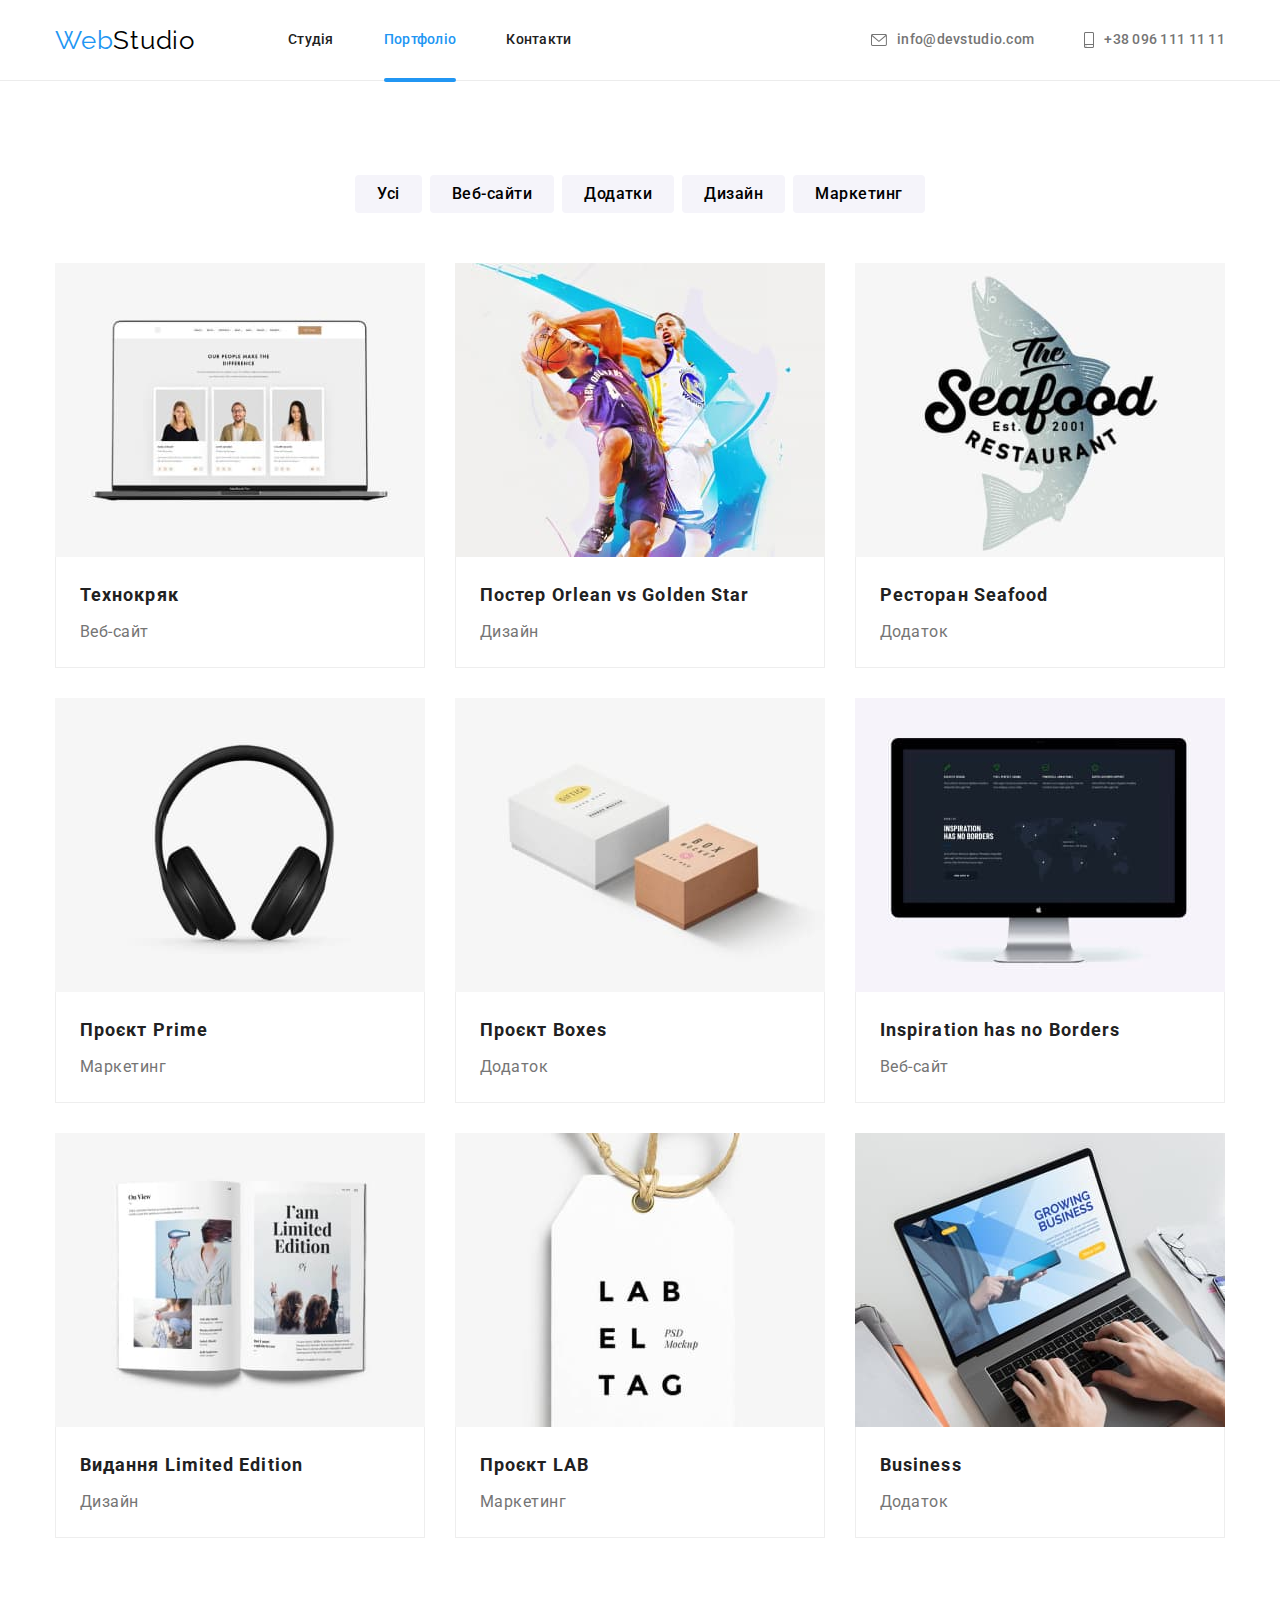
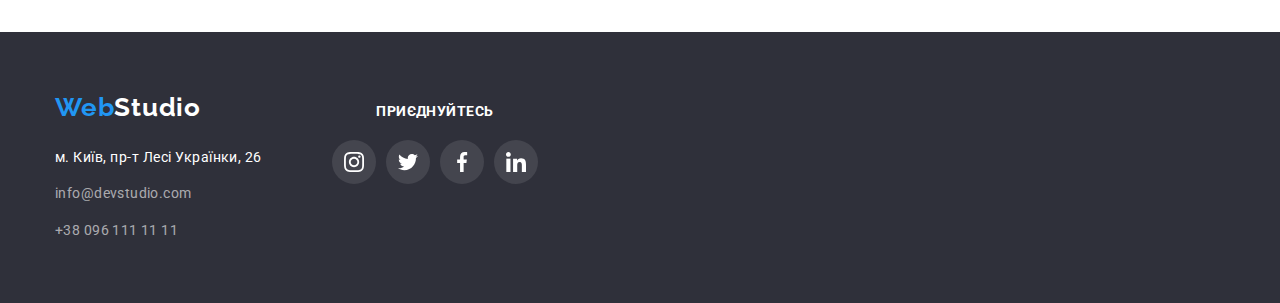
==== portfolio.html @ 5a75875b "Initial commit" ====
<!DOCTYPE html>
<html lang="uk">
  <head>
    <meta charset="UTF-8" />
    <meta http-equiv="X-UA-Compatible" content="IE=edge" />
    <meta name="viewport" content="width=device-width, initial-scale=1.0" />
    <title>Портфоліо</title>
    <link rel="preconnect" href="https://fonts.googleapis.com" />
    <link rel="preconnect" href="https://fonts.gstatic.com" />
    <link
      href="https://fonts.googleapis.com/css2?family=Raleway:wght@700&family=Roboto:wght@400;500;700;900&display=swap"
      rel="stylesheet"
    />
    <link
      rel="stylesheet"
      href="https://cdnjs.cloudflare.com/ajax/libs/modern-normalize/1.0.0/modern-normalize.min.css"
    />
    <link rel="stylesheet" href="./css/style.css" />
  </head>

  <body class="page">
    <!--Шапка сайта-->

    <header class="page-header">
      <div class="container page-header-container">
        <nav class="page-navigation">
          <a href="./index.html" class="logo-main"> <span class="logoaccent">Web</span>Studio </a>

          <ul class="site-nav">
            <li class="site-item">
              <a href="./index.html" class="link animation-link">Студія</a>
            </li>
            <li class="site-item">
              <a href="./portfolio.html" class="link current menu-link">Портфоліо</a>
            </li>
            <li class="site-item">
              <a href="" class="link animation-link">Контакти</a>
            </li>
          </ul>
        </nav>

        <ul class="auth-nav list">
          <li class="auth-nav list header">
            <a
              href="mailto:info@devstudio.com"
              class="contacts-link link contact-email animation-link"
              ><svg class="header-envelope" width="16" height="12">
                <use href="./images/icons.svg/sprite.svg#envelope"></use>
              </svg>
              info@devstudio.com</a
            >
          </li>

          <li class="auth-nav list header">
            <a href="tel:+380961111111" class="contacts-link link animation-link">
              <svg class="header-envelope" width="10" height="16">
                <use href="./images/icons.svg/sprite.svg#smartphone"></use>
              </svg>
              +38 096 111 11 11</a
            >
          </li>
        </ul>
      </div>
    </header>

    <!--Portfolio-->

    <main class="portfolio-main">
      <section class="portfolio-main-section section">
        <div class="container">
          <h1 class="hidden">Portfolio</h1>
          <ul class="portfolio-filter">
            <li class="portfolio-filter-button">
              <button type="button" class="button-primary">Усі</button>
            </li>
            <li class="portfolio-filter-button">
              <button type="button" class="button-primary">Веб-сайти</button>
            </li>
            <li class="portfolio-filter-button">
              <button type="button" class="button-primary">Додатки</button>
            </li>
            <li class="portfolio-filter-button">
              <button type="button" class="button-primary">Дизайн</button>
            </li>
            <li class="portfolio-filter-button">
              <button type="button" class="button-primary">Маркетинг</button>
            </li>
          </ul>
          <ul class="work">
            <li class="work-portfolio">
              <a class="work-link" href="#">
                <div class="box-overlay">
                  <img
                    class="work-list-pictures"
                    src="./images/techno.jpg"
                    alt="Технокряк"
                    width="370"
                    height="294"
                  />
                  <div class="overlay">
                    <p>
                      Ресурс пропонує комплексні пропозиції з різним рівнем функціоналу та сервісів.
                      Все це дозволить відвідувачу отримати вичерпні відомості про компанію чи
                      приватну особу.
                    </p>
                  </div>
                </div>
                <div class="work-list-portfolio">
                  <h2 class="work-list">Технокряк</h2>
                  <p class="work-text">Веб-сайт</p>
                </div>
              </a>
            </li>

            <li class="work-portfolio">
              <a class="work-link" href="">
                <div class="box-overlay">
                  <img
                    class="work-list-pictures"
                    src="./images/newOrlean.jpg"
                    alt="Постер Новий Орлеан проти Голден Стар"
                    width="370"
                    height="294"
                  />
                  <p class="overlay">
                    Ресурс пропонує комплексні пропозиції з різним рівнем функціоналу та сервісів.
                    Все це дозволить відвідувачу отримати вичерпні відомості про компанію чи
                    приватну особу.
                  </p>
                </div>
                <div class="work-list-portfolio">
                  <h2 class="work-list">Постер <span lang="en">Orlean vs Golden Star</span></h2>
                  <p class="work-text">Дизайн</p>
                </div>
              </a>
            </li>

            <li class="work-portfolio">
              <a class="work-link" href="">
                <div class="box-overlay">
                  <img
                    class="work-list-pictures"
                    src="./images/seafood.jpg"
                    alt="Ресторан Морепродукти"
                    width="370"
                    height="294"
                  />
                  <p class="overlay">
                    Ресурс пропонує комплексні пропозиції з різним рівнем функціоналу та сервісів.
                    Все це дозволить відвідувачу отримати вичерпні відомості про компанію чи
                    приватну особу.
                  </p>
                </div>
                <div class="work-list-portfolio">
                  <h2 class="work-list">Ресторан <span lang="en">Seafood</span></h2>
                  <p class="work-text">Додаток</p>
                </div>
              </a>
            </li>

            <li class="work-portfolio">
              <a class="work-link" href="">
                <div class="box-overlay">
                  <img
                    class="work-list-pictures"
                    src="./images/prime.jpg"
                    alt="Проєкт Прем'єр"
                    width="370"
                    height="294"
                  />
                  <p class="overlay">
                    Ресурс пропонує комплексні пропозиції з різним рівнем функціоналу та сервісів.
                    Все це дозволить відвідувачу отримати вичерпні відомості про компанію чи
                    приватну особу.
                  </p>
                </div>
                <div class="work-list-portfolio">
                  <h2 class="work-list">Проєкт <span lang="en">Prime</span></h2>
                  <p class="work-text">Маркетинг</p>
                </div>
              </a>
            </li>
            <li class="work-portfolio">
              <a class="work-link" href="">
                <div class="box-overlay">
                  <img
                    class="work-list-pictures"
                    src="./images/boxes.jpg"
                    alt="Проєкт Коробки"
                    width="370"
                    height="294"
                  />
                  <p class="overlay">
                    Ресурс пропонує комплексні пропозиції з різним рівнем функціоналу та сервісів.
                    Все це дозволить відвідувачу отримати вичерпні відомості про компанію чи
                    приватну особу.
                  </p>
                </div>
                <div class="work-list-portfolio">
                  <h2 class="work-list">Проєкт <span lang="en">Boxes</span></h2>
                  <p class="work-text">Додаток</p>
                </div>
              </a>
            </li>

            <li class="work-portfolio">
              <a class="work-link" href="">
                <div class="box-overlay">
                  <img
                    class="work-list-pictures"
                    src="./images/inspiration.jpg"
                    alt="Натхнення не має кордонів"
                    width="370"
                    height="294"
                  />
                  <p class="overlay">
                    Ресурс пропонує комплексні пропозиції з різним рівнем функціоналу та сервісів.
                    Все це дозволить відвідувачу отримати вичерпні відомості про компанію чи
                    приватну особу.
                  </p>
                </div>
                <div class="work-list-portfolio">
                  <h2 class="work-list">
                    <span lang="en">Inspiration has no Borders</span>
                  </h2>
                  <p class="work-text">Веб-сайт</p>
                </div>
              </a>
            </li>

            <li class="work-portfolio">
              <a class="work-link" href="">
                <div class="box-overlay">
                  <img
                    class="work-list-pictures"
                    src="./images/limited.jpg"
                    alt="Видання Обмежене видання"
                    width="370"
                    height="294"
                  />
                  <p class="overlay">
                    Ресурс пропонує комплексні пропозиції з різним рівнем функціоналу та сервісів.
                    Все це дозволить відвідувачу отримати вичерпні відомості про компанію чи
                    приватну особу.
                  </p>
                </div>
                <div class="work-list-portfolio">
                  <h2 class="work-list">Видання <span lang="en">Limited Edition</span></h2>
                  <p class="work-text">Дизайн</p>
                </div>
              </a>
            </li>

            <li class="work-portfolio">
              <a class="work-link" href="">
                <div class="box-overlay">
                  <img
                    class="work-list-pictures"
                    src="./images/lab.jpg"
                    alt="Проєкт ЛАБ"
                    width="370"
                    height="294"
                  />
                  <p class="overlay">
                    Ресурс пропонує комплексні пропозиції з різним рівнем функціоналу та сервісів.
                    Все це дозволить відвідувачу отримати вичерпні відомості про компанію чи
                    приватну особу.
                  </p>
                </div>
                <div class="work-list-portfolio">
                  <h2 class="work-list">Проєкт <span lang="en">LAB</span></h2>
                  <p class="work-text">Маркетинг</p>
                </div>
              </a>
            </li>

            <li class="work-portfolio">
              <a class="work-link" href="">
                <div class="box-overlay">
                  <img
                    class="work-list-pictures"
                    src="./images/growing.jpg"
                    alt="Зростаючий бізнес"
                    width="370"
                    height="294"
                  />
                  <p class="overlay">
                    Ресурс пропонує комплексні пропозиції з різним рівнем функціоналу та сервісів.
                    Все це дозволить відвідувачу отримати вичерпні відомості про компанію чи
                    приватну особу.
                  </p>
                </div>
                <div class="work-list-portfolio">
                  <h2 class="work-list"><span lang="en">Business</span></h2>
                  <p class="work-text">Додаток</p>
                </div>
              </a>
            </li>
          </ul>
        </div>
      </section>
    </main>

    <!--Footer-->

    <footer class="footer">
      <div class="container footer-container">
        <div class="footer-addres-list">
          <a href="./index.html" class="logo-footer"> <span class="logoaccent">Web</span>Studio </a>
          <address class="address">
            <ul>
              <li class="address-list">
                <a
                  class="contacts-address address-footer-link"
                  href="https://www.google.com/maps/place/Lesi+Ukrainky+Blvd,+26,+Kyiv,+Ukraine,+02000/@50.4265841,30.5361971,17z/data=!3m1!4b1!4m5!3m4!1s0x40d4cf0e033ecbe9:0x57a4dffefec77da0!8m2!3d50.4265807!4d30.5383858"
                  target="_blank"
                  >м. Київ, пр-т Лесі Українки, 26</a
                >
              </li>

              <li class="address-list">
                <a href="mailto:info@devstudio.com" class="contacts address-footer-link"
                  >info@devstudio.com</a
                >
              </li>
              <li class="address-list">
                <a href="tel:+38096111111" class="contacts address-footer-link"
                  >+38 096 111 11 11</a
                >
              </li>
            </ul>
          </address>
        </div>
        <div>
          <p class="footer-icon-title">ПРИЄДНУЙТЕСЬ</p>
          <ul class="footer-social-list">
            <li class="footer-social-icon">
              <a class="footer-link-icon" href="">
                <svg class="footer-icon" width="20" height="20">
                  <use class="" href="./images/icons.svg/sprite.svg#instagram"></use>
                </svg>
              </a>
            </li>
            <li class="footer-social-icon">
              <a class="footer-link-icon" href="">
                <svg class="footer-icon" width="20" height="20">
                  <use class="" href="./images/icons.svg/sprite.svg#twitter"></use>
                </svg>
              </a>
            </li>
            <li class="footer-social-icon">
              <a class="footer-link-icon" href="">
                <svg class="footer-icon" width="20" height="20">
                  <use class="" href="./images/icons.svg/sprite.svg#facebook"></use>
                </svg>
              </a>
            </li>
            <li class="footer-social-icon">
              <a class="footer-link-icon" href="">
                <svg class="footer-icon" width="20" height="20">
                  <use class="" href="./images/icons.svg/sprite.svg#linkedin"></use>
                </svg>
              </a>
            </li>
          </ul>
        </div>
      </div>
    </footer>
  </body>
</html>
---- css/style.css ----
:root {
  --primary-tex-color: #757575;
  --title-tex-color: #212121;
  --accent-color: #2196f3;
  --white-color: #ffffff;
}

h1,
h2,
h3,
p {
  margin-top: 0;
  margin-bottom: 0;
}

ul,
ol {
  list-style: none;
  margin-top: 0px;
  margin-bottom: 0;
  padding-left: 0;
}

img {
  display: block;
}

body {
  background-color: #ffffff;
  color: var(--primary-tex-color);
  font-family: 'Roboto', sans-serif;
  letter-spacing: 0.03em;
  line-height: 1.71;
  /* margin: 0 200px; */
}

/* components  */

.section {
  padding-top: 94px;
  padding-bottom: 94px;
}

.container {
  width: 1200px;
  margin: 0 auto;
  padding-left: 15px;
  padding-right: 15px;
}

/* header */

.main-hero {
  box-sizing: border-box;
  margin: 0 auto;
  max-width: 1600px;
  height: 600px;
  background-repeat: no-repeat;
  background-position: center;
  background-size: cover;
  background-color: #c4c4c4;
  background-image: linear-gradient(rgba(47, 48, 58, 0.4), rgba(47, 48, 58, 0.4)),
    url('../images/fotohero.jpg');
}

.site-nav {
  display: flex;
  margin-left: 93px;
  align-items: center;
}

.site-item:not(:last-child) {
  margin-right: 50px;
}

.link {
  display: block;
  padding-top: 32px;
  padding-bottom: 32px;
}

.social-icon-header {
  display: flex;
  justify-content: center;
  align-items: center;
  width: 16px;
  height: 12px;
  border-radius: 100%;
  margin-right: 10px;
}

.page-header {
  border-bottom: 1px solid #ececec;
}

.page-header-container {
  display: flex;
  align-items: center;
  height: 100%;
  justify-content: space-between;
}

.page-navigation {
  display: flex;
  align-items: center;
}

.logo-main {
  color: #000000;
  font-family: 'Raleway';
  font-size: 26px;
  text-decoration: none;
  letter-spacing: 0.03em;
}

.logoaccent {
  color: var(--accent-color);
}

.specific.logo {
  color: var(--white-color);
}

ul {
  list-style: none;
  margin: 0;
  padding: 0;
}

/* Site-nav */

.site-nav a {
  font-family: 'Roboto';
  font-style: normal;
}

.site-nav .link.current {
  color: var(--accent-color);
}

.site-nav .link {
  color: #212121;
  font-weight: 500;
  font-size: 14px;
  line-height: 1.14;
  letter-spacing: 0.02em;
  text-decoration: none;
  transition: background-color 250ms cubic-bezier(0.4, 0, 0.2, 1);
}

.site-nav .link:hover,
.site-nav .link:focus {
  color: var(--accent-color);
}

.site-item {
  position: relative;
  display: block;
}

.menu-link::after {
  content: '';
  position: absolute;
  left: 0;
  bottom: -2px;
  display: block;
  width: 100%;
  height: 4px;
  border-radius: 2px;
  background-color: var(--accent-color);
}

.animation-link::after {
  content: '';
  position: absolute;
  left: 0;
  bottom: -2px;
  display: block;
  width: 100%;
  height: 4px;
  border-radius: 2px;
  background-color: var(--accent-color);
  opacity: 0;
  transition: opacity 250ms cubic-bezier(0.4, 0, 0.2, 1);
}

.animation-link:hover::after,
.animation-link:focus::after {
  opacity: 1;
}

.auth-nav {
  position: relative;
  display: block;
}

/* Auth-nav */

.auth-nav.list {
  font-family: 'Roboto';
  font-style: normal;
  font-weight: 500;
  font-size: 14px;
  line-height: 1.14;
  letter-spacing: 0.02em;
  display: flex;
  align-items: center;
}

.auth-nav:first-child {
  margin-right: 50px;
}

.contacts-link {
  display: flex;
  align-items: center;
  transition: transform 250ms cubic-bezier(0.4, 0, 0.2, 1);
}

.contacts-link:hover,
.contacts-link:focus {
  color: var(--accent-color);
}

.contacts-address {
  color: var(--white-color);
  text-decoration: none;
  transition: transform 250ms cubic-bezier(0.4, 0, 0.2, 1);
}

.contacts-address:hover,
.contacts-address:focus {
  color: var(--accent-color);
}

/* Hero */

.hidden {
  position: absolute;
  width: 1px;
  height: 1px;
  margin: -1px;
  border: 0;
  padding: 0;

  white-space: nowrap;
  clip-path: inset(100%);
  clip: rect(0 0 0 0);
  overflow: hidden;
}

.hero-container {
  display: flex;
  flex-direction: column;
  align-items: center;
}
.main-hero {
  padding-top: 200px;
  padding-bottom: 200px;
}

.main-hero-inner-wrapper {
  display: flex;
  justify-content: center;
  align-items: center;
  flex-direction: column;
  height: 100%;
}

.hero {
  color: var(--white-color);
  font-weight: 900;
  font-size: 44px;
  line-height: 1.36;
  text-align: center;
  letter-spacing: 0.06em;
  text-transform: uppercase;
  max-width: 696px;
  margin-bottom: 30px;
}

/* Feautures */

.features-listwrapper {
  display: flex;
}

.list-features {
  width: 270px;
}

.list-features:not(:last-child) {
  margin-right: 30px;
}

.features-icon {
  width: 270px;
  height: 120px;
  display: flex;
  align-items: center;
  justify-content: center;
  background-color: #f5f4fa;
  border-radius: 4px;
  margin-bottom: 30px;
}

.icon-features-icon {
  width: 70px;
  height: 70px;
}

.features-title {
  color: #212121;
  font-size: 14px;
  line-height: 1.14;
  text-transform: uppercase;
  letter-spacing: 0.03em;
  margin-bottom: 10px;
}

.features-text {
  color: var(--primary-tex-color);
  font-weight: 400;
  width: 270px;
  font-size: 14px;
  line-height: 1.71;
  letter-spacing: 0.03em;
}

/* Example */

.sphere {
  padding-top: 0;
}

.sphere-pictures {
  display: flex;
  justify-content: space-between;
}

.sphere-pictures-list {
  width: 370px;
}

.sphere-title {
  color: var(--title-tex-color);
  font-size: 36px;
  line-height: 1.16;
  text-align: center;
  letter-spacing: 0.03em;
  margin-bottom: 50px;
}

.sphere-relative {
  position: relative;
}

.sphere-text-relative {
  display: flex;
  justify-content: center;
  align-items: center;
  position: absolute;
  color: var(--white-color);
  background-color: rgba(47, 48, 58, 0.8);
  bottom: 0;
  text-align: center;
  width: 100%;
  height: 70px;
}

.sphere-text-relatice {
  font-weight: 700;
  font-size: 14px;
  line-height: 1.14px;
  text-align: center;
  letter-spacing: 0.03em;
  text-transform: uppercase;
}

/* Team */

.team {
  background: #f5f4fa;
}

.team-cards {
  display: flex;
  gap: 30px;
}

.team-card {
  background-color: #ffffff;
  border-radius: 0px 0px 4px 4px;
  box-shadow: 0px 1px 3px rgba(0, 0, 0, 0.12), 0px 1px 1px rgba(0, 0, 0, 0.14),
    0px 2px 1px rgba(0, 0, 0, 0.2);
}

.team-card {
  flex-basis: calc((100% - 30px * 3) / 4);
}

.our-employees {
  padding-left: 30px;
  padding-right: 30px;
  padding: 30px;
}
.team-text {
  font-size: 16px;
  line-height: 1.8;
  text-align: center;
  letter-spacing: 0.03em;
}

.icon-team {
  display: flex;
  justify-content: space-between;
  margin-top: 16px;
  gap: 10px;
  /* padding: 0 32px; */
}

.social-item {
  display: flex;
  justify-content: center;
  align-items: center;
  /* flex-basis: calc((100% - 10px * 4) / 4); */
}

.social-link {
  display: flex;
  align-items: center;
  justify-content: center;
  width: 44px;
  height: 44px;

  background-color: #ffffff;

  border-radius: 100%;

  transition: transform 250ms cubic-bezier(0.4, 0, 0.2, 1);
}

.social-link:hover,
.social-link:focus {
  background-color: var(--accent-color);
}

.social-link:hover .social-icon,
.social-link:focus .social-icon {
  fill: white;
}

.social-icon {
  fill: #afb1b8;
}

.team-title {
  color: var(--title-tex-color);
  font-size: 36px;
  line-height: 1.16;
  text-align: center;
  letter-spacing: 0.03em;
  margin-bottom: 50px;
}

.team-list {
  color: var(--title-tex-color);
  font-weight: 500;
  font-size: 16px;
  line-height: 1.18;
  text-align: center;
  letter-spacing: 0.03em;
  margin-bottom: 10px;
}

/* Button */

.button.primary {
  color: var(--white-color);
  background-color: var(--accent-color);
  padding: 10px 32px;
  font-weight: 700;
  font-size: 16px;
  line-height: 30px;
  letter-spacing: 0.06em;
  cursor: pointer;
  box-shadow: 0px 4px 4px rgba(0, 0, 0, 0.15);
  border-radius: 4px;
  border: none;

  transition: transform 250ms cubic-bezier(0.4, 0, 0.2, 1);
}

.button.primary:hover,
.button.primary:focus {
  background-color: #188ce8;
}

.clients {
  padding: 94px 0px;
}

.clients-link {
  width: 100%;
  height: 100%;
  border: 1px solid #afb1b8;
  display: flex;
  align-items: center;
  justify-content: center;
  border-radius: 4px;
  outline: none;
}

.clients-svg {
  width: 106px;
  height: 60px;
  fill: #afb1b8;
}

.clients-title {
  font-weight: 700;
  font-size: 36px;
  line-height: 1.16;
  text-align: center;
  letter-spacing: 0.03em;
  color: var(--title-tex-color);
  margin-bottom: 50px;
}

.clients-list {
  justify-content: center;
  gap: 30px;
  transition: transform 250ms cubic-bezier(0.4, 0, 0.2, 1);
}

.clients-list {
  display: flex;
}

.clientsplink {
  display: flex;
}

.clients-link:focus .clients-svg,
.clients-link:hover .clients-svg {
  fill: var(--accent-color);
}

.clients-link:hover,
.clients-link:focus {
  border: 1px solid var(--accent-color);
}

.clients-expample {
  width: 170px;
  height: 92px;
}

/* Footer */

.footer-container {
  display: flex;
  align-items: baseline;
}

.footer-addres-list {
  margin-right: 70px;
}

.footer {
  padding: 60px 0;
}

.logo-footer {
  display: inline-block;
  margin-bottom: 20px;
}

.address-list:not(:last-child) {
  margin-bottom: 9px;
}

.address-footer-link {
  font-size: 14px;
}

.logo-footer {
  color: var(--white-color);
  font-family: 'Raleway';
  font-style: normal;
  font-weight: 700;
  font-size: 26px;
  line-height: 31px;
  letter-spacing: 0.03em;
  text-decoration: none;
}

.footer {
  background-color: #2f303a;
}

.address {
  font-style: normal;
  transition: transform 250ms cubic-bezier(0.4, 0, 0.2, 1);
}

.address:hover,
.address:focus {
  color: var(--accent-color);
}

.contacts {
  color: rgba(255, 255, 255, 0.6);
  text-decoration: none;
  letter-spacing: 0.03em;
  transition: transform 250ms cubic-bezier(0.4, 0, 0.2, 1);
}

.contacts:hover,
.contacts:focus {
  color: var(--accent-color);
}

.footer-social-list {
  display: flex;
  justify-content: space-between;
  align-items: center;
  border-radius: 100%;
  gap: 10px;
}

.footer-social-icon {
  display: flex;
  justify-content: center;
  align-items: center;
  width: 44px;
  height: 44px;
  transition: transform 250ms cubic-bezier(0.4, 0, 0.2, 1);
}

.footer-link-icon:focus,
.footer-link-icon:hover {
  background-color: var(--accent-color);
}

.footer-link-icon {
  display: flex;
  align-items: center;
  justify-content: center;
  width: 44px;
  height: 44px;
  background-color: rgba(255, 255, 255, 0.1);
  border-radius: 100%;
}

.footer-icon-title {
  font-weight: 700;
  font-size: 14px;
  line-height: 1.14;
  letter-spacing: 0.03em;
  text-transform: uppercase;
  color: var(--white-color);
}

.footer-icon-title {
  margin-bottom: 20px;
  text-align: center;
}

.footer-icon {
  fill: var(--white-color);
}

/* Portfolio */

/* Portfolio Main */

.portfolio-filter {
  display: flex;
  justify-content: center;
  margin-bottom: 50px;
  gap: 8px;
}

.portfolio-filter-button {
  background: #ffffff;
  transition: transform 250ms cubic-bezier(0.4, 0, 0.2, 1);
}

.portfolio-filter-button:hover,
.portfolio-filter-button:focus {
  box-shadow: 0px 3px 1px rgba(0, 0, 0, 0.1), 0px 1px 2px rgba(0, 0, 0, 0.08),
    0px 2px 2px rgba(0, 0, 0, 0.12);
}

.work {
  display: flex;
  flex-wrap: wrap;
  gap: 30px;
}

.work-list-portfolio {
  padding: 20px 24px;
  border-right: 1px solid #eeeeee;
  border-bottom: 1px solid #eeeeee;
  border-left: 1px solid #eeeeee;
}

.work-portfolio {
  flex-basis: calc((100% - 30px * 2) / 3);
  transition: transform 250ms cubic-bezier(0.4, 0, 0.2, 1);
}

.work-link {
  display: block;
  outline: none;
}

.work-link:focus,
.work-link:hover {
  box-shadow: 0px 1px 1px rgba(0, 0, 0, 0.12), 0px 4px 4px rgba(0, 0, 0, 0.06),
    1px 4px 6px rgba(0, 0, 0, 0.16);
}

.auth-nav.list a {
  color: var(--primary-tex-color);
  font-family: 'Roboto';
  font-style: normal;
  font-weight: 500;
  font-size: 14px;
  line-height: 1.14;
  letter-spacing: 0.02em;
  text-decoration: none;
  gap: 10px;
  transition: transform 250ms cubic-bezier(0.4, 0, 0.2, 1);
}

.auth-nav.list a:hover,
.auth-nav.list a:focus {
  color: var(--accent-color);
}

.header-icon {
  display: flex;
  justify-content: center;
}

.header-envelope {
  fill: currentColor;
}

.button-primary {
  background-color: #f5f4fa;
  font-weight: 500;
  font-size: 16px;
  line-height: 1.62;
  text-align: center;
  cursor: pointer;
  letter-spacing: 0.03em;
  padding: 6px 22px;
  border-radius: 4px;
  border: none;
  transition: transform 250ms cubic-bezier(0.4, 0, 0.2, 1);
  outline: none;
}

.button-primary:hover,
.button-primary:focus {
  color: var(--white-color);
  background-color: var(--accent-color);
}

/* Work */

.work-link {
  text-decoration: none;
}

.work-list {
  color: var(--title-tex-color);
  font-size: 18px;
  line-height: 2;
  letter-spacing: 0.06em;
  margin-bottom: 4px;
}

.work-text {
  color: var(--primary-tex-color);
  font-size: 16px;
  line-height: 30px;
  letter-spacing: 0.03em;
}

.portfolio-footer {
  font-style: normal;
}

/* BACKDROP */

.backdrop {
  position: fixed;
  top: 0%;
  left: 0;
  width: 100%;
  height: 100%;
  background-color: rgba(0, 0, 0, 0.2);
}

.backdrop.is-hidden {
  opacity: 0;
  pointer-events: none;
  visibility: hidden;
}

.modal {
  position: absolute;
  top: 50%;
  left: 50%;
  width: 528px;
  height: 581px;
  transform: translate(-50%, -50%) scale(1);

  background-color: var(--white-color);

  transition: transform 250ms cubic-bezier(0.4, 0, 0.2, 1);
}

.button-close-icon {
  width: 11px;
  height: 11px;
}

.button-close {
  position: absolute;
  right: 8px;
  top: 8px;
  width: 30px;
  height: 30px;
  background: #ffffff;
  border: 1px solid rgba(0, 0, 0, 0.1);
  border-radius: 100%;
}

.cross {
  background: #000000;
}

/* OVERLAY */

.box-overlay {
  position: relative;
  overflow-y: hidden;
}

.overlay {
  display: flex;
  align-content: center;
  justify-content: center;
  position: absolute;
  top: 0;
  left: 0;
  width: 100%;
  height: 100%;

  background-color: rgba(33, 150, 243, 0.9);
  transform: translateY(+100%);
  transition: background-color 250ms cubic-bezier(0.4, 0, 0.2, 1);
}

.overlay {
  font-weight: 400;
  font-size: 18px;
  line-height: 1.55;
  letter-spacing: 0.03em;
  padding: 63px 24px;
  color: var(--white-color);
}

.work-link:hover .overlay,
.work-link:focus .overlay {
  transform: translateY(0);
}
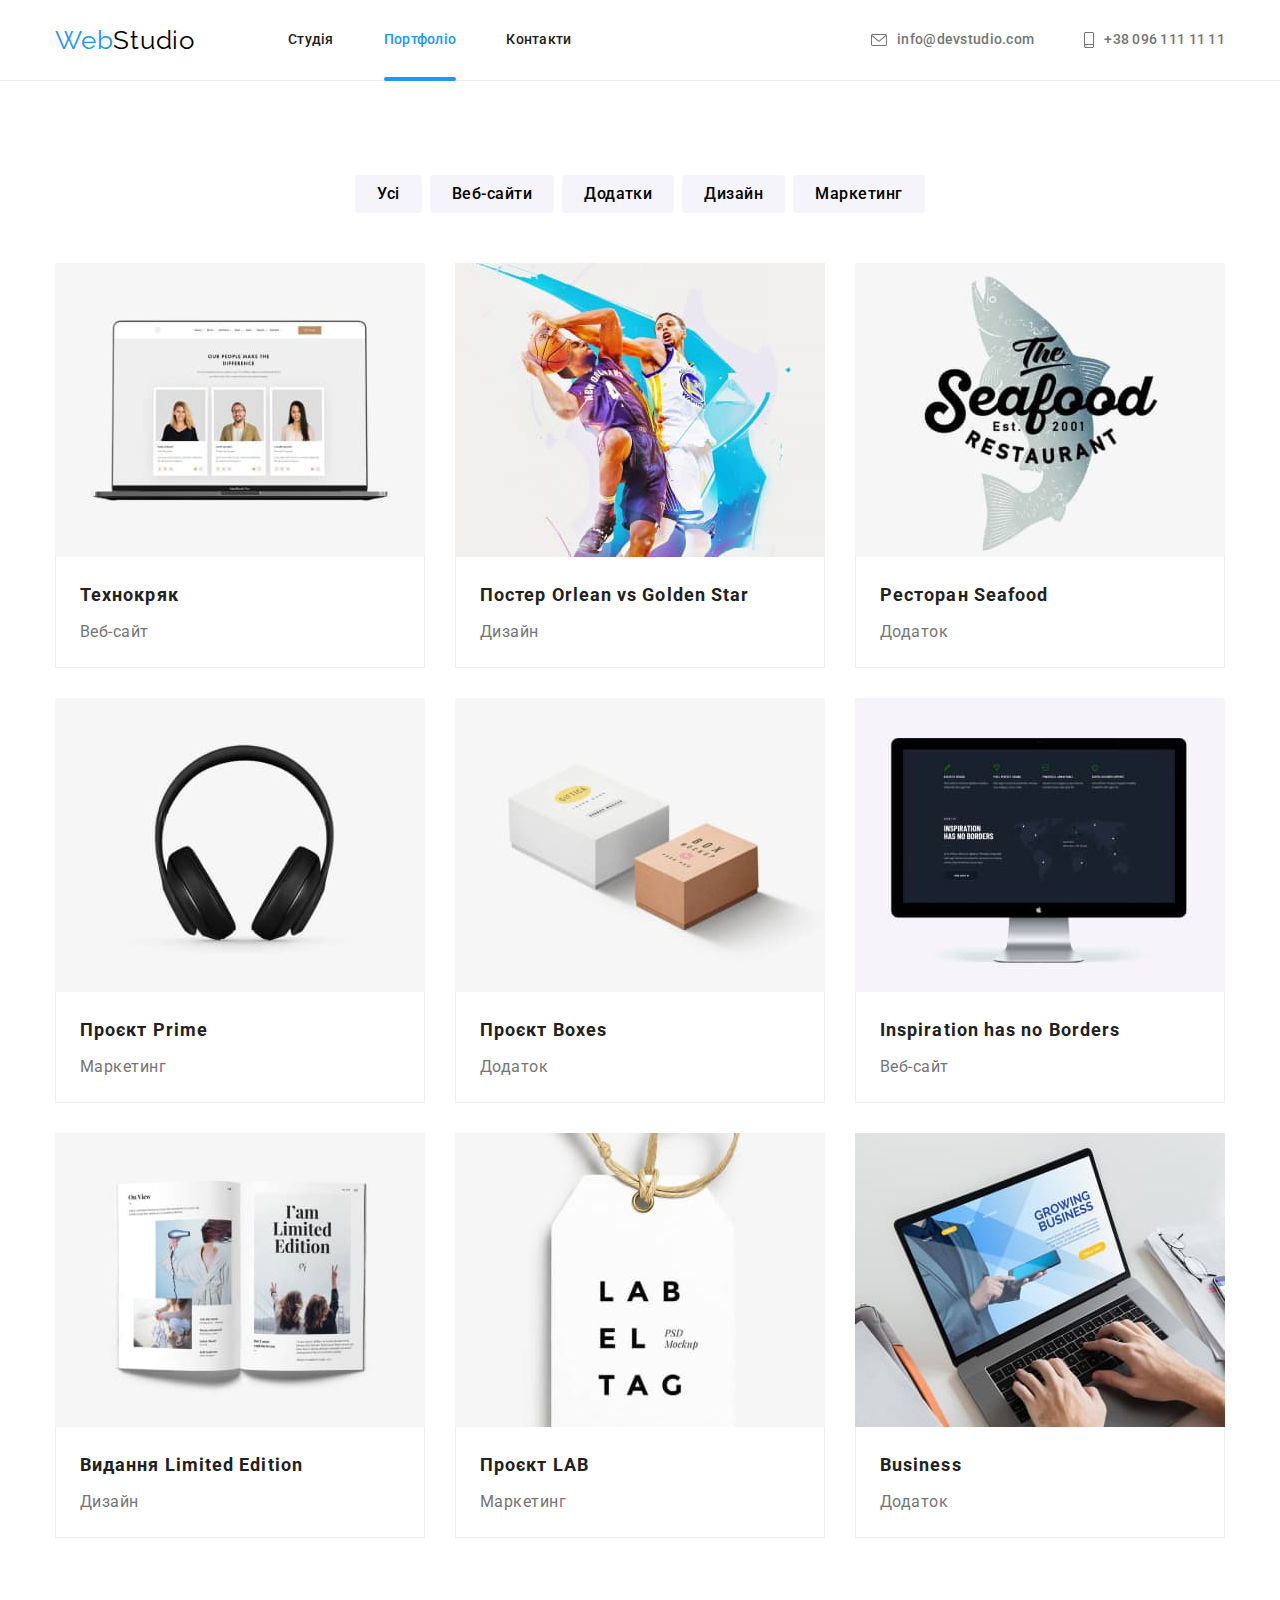
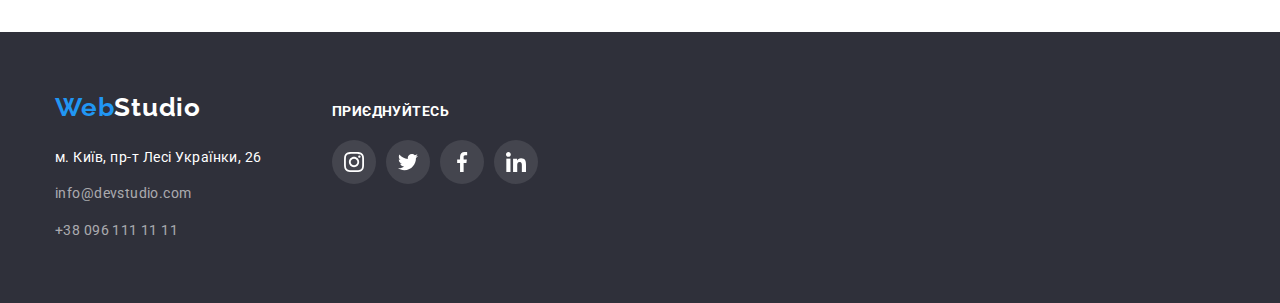
==== commit 067c6acb: "transition" ====
--- a/portfolio.html
+++ b/portfolio.html
@@ -331,7 +331,7 @@
             </ul>
           </address>
         </div>
-        <div>
+        <div class="footer-icon-svg">
           <p class="footer-icon-title">ПРИЄДНУЙТЕСЬ</p>
           <ul class="footer-social-list">
             <li class="footer-social-icon">
--- a/css/style.css
+++ b/css/style.css
@@ -162,7 +162,7 @@
   content: '';
   position: absolute;
   left: 0;
-  bottom: -2px;
+  bottom: -1px;
   display: block;
   width: 100%;
   height: 4px;
@@ -174,7 +174,7 @@
   content: '';
   position: absolute;
   left: 0;
-  bottom: -2px;
+  bottom: -1px;
   display: block;
   width: 100%;
   height: 4px;
@@ -189,11 +189,6 @@
   opacity: 1;
 }
 
-.auth-nav {
-  position: relative;
-  display: block;
-}
-
 /* Auth-nav */
 
 .auth-nav.list {
@@ -225,7 +220,7 @@
 .contacts-address {
   color: var(--white-color);
   text-decoration: none;
-  transition: transform 250ms cubic-bezier(0.4, 0, 0.2, 1);
+  transition: color 250ms cubic-bezier(0.4, 0, 0.2, 1);
 }
 
 .contacts-address:hover,
@@ -368,7 +363,7 @@
   height: 70px;
 }
 
-.sphere-text-relatice {
+.sphere-text-relative {
   font-weight: 700;
   font-size: 14px;
   line-height: 1.14px;
@@ -437,12 +432,13 @@
 
   border-radius: 100%;
 
-  transition: transform 250ms cubic-bezier(0.4, 0, 0.2, 1);
+  transition: background-color 250ms cubic-bezier(0.4, 0, 0.2, 1);
 }
 
 .social-link:hover,
 .social-link:focus {
   background-color: var(--accent-color);
+  transition: background-color 250ms cubic-bezier(0.4, 0, 0.2, 1);
 }
 
 .social-link:hover .social-icon,
@@ -488,7 +484,7 @@
   border-radius: 4px;
   border: none;
 
-  transition: transform 250ms cubic-bezier(0.4, 0, 0.2, 1);
+  transition: background-color 250ms cubic-bezier(0.4, 0, 0.2, 1);
 }
 
 .button.primary:hover,
@@ -509,12 +505,14 @@
   justify-content: center;
   border-radius: 4px;
   outline: none;
+  transition: backgroun-color 250ms cubic-bezier(0.4, 0, 0.2, 1);
 }
 
 .clients-svg {
   width: 106px;
   height: 60px;
   fill: #afb1b8;
+  transition: fill 250ms cubic-bezier(0.4, 0, 0.2, 1);
 }
 
 .clients-title {
@@ -530,7 +528,6 @@
 .clients-list {
   justify-content: center;
   gap: 30px;
-  transition: transform 250ms cubic-bezier(0.4, 0, 0.2, 1);
 }
 
 .clients-list {
@@ -563,8 +560,8 @@
   align-items: baseline;
 }
 
-.footer-addres-list {
-  margin-right: 70px;
+.footer-icon-svg {
+  margin-left: 70px;
 }
 
 .footer {
@@ -593,6 +590,7 @@
   line-height: 31px;
   letter-spacing: 0.03em;
   text-decoration: none;
+  transitiion: background-color 250ms cubic-bezier(0.4, 0, 0.2, 1);
 }
 
 .footer {
@@ -601,7 +599,7 @@
 
 .address {
   font-style: normal;
-  transition: transform 250ms cubic-bezier(0.4, 0, 0.2, 1);
+  transition: color 250ms cubic-bezier(0.4, 0, 0.2, 1);
 }
 
 .address:hover,
@@ -613,7 +611,7 @@
   color: rgba(255, 255, 255, 0.6);
   text-decoration: none;
   letter-spacing: 0.03em;
-  transition: transform 250ms cubic-bezier(0.4, 0, 0.2, 1);
+  transition: color 250ms cubic-bezier(0.4, 0, 0.2, 1);
 }
 
 .contacts:hover,
@@ -635,7 +633,7 @@
   align-items: center;
   width: 44px;
   height: 44px;
-  transition: transform 250ms cubic-bezier(0.4, 0, 0.2, 1);
+  transition: background-color 250ms cubic-bezier(0.4, 0, 0.2, 1);
 }
 
 .footer-link-icon:focus,
@@ -651,6 +649,7 @@
   height: 44px;
   background-color: rgba(255, 255, 255, 0.1);
   border-radius: 100%;
+  transition: background-color 250ms cubic-bezier(0.4, 0, 0.2, 1);
 }
 
 .footer-icon-title {
@@ -664,7 +663,6 @@
 
 .footer-icon-title {
   margin-bottom: 20px;
-  text-align: center;
 }
 
 .footer-icon {
@@ -682,15 +680,14 @@
   gap: 8px;
 }
 
-.portfolio-filter-button {
-  background: #ffffff;
-  transition: transform 250ms cubic-bezier(0.4, 0, 0.2, 1);
-}
-
-.portfolio-filter-button:hover,
-.portfolio-filter-button:focus {
+.button-primary {
+  display: block;
+}
+
+.button-primary:hover,
+.button-primary:focus {
   box-shadow: 0px 3px 1px rgba(0, 0, 0, 0.1), 0px 1px 2px rgba(0, 0, 0, 0.08),
-    0px 2px 2px rgba(0, 0, 0, 0.12);
+    0px 2px 2px rgba(0, 0, 0, 0.16);
 }
 
 .work {
@@ -708,12 +705,12 @@
 
 .work-portfolio {
   flex-basis: calc((100% - 30px * 2) / 3);
-  transition: transform 250ms cubic-bezier(0.4, 0, 0.2, 1);
 }
 
 .work-link {
   display: block;
   outline: none;
+  transition: box-shadow 250ms cubic-bezier(0.4, 0, 0.2, 1);
 }
 
 .work-link:focus,
@@ -760,8 +757,8 @@
   padding: 6px 22px;
   border-radius: 4px;
   border: none;
-  transition: transform 250ms cubic-bezier(0.4, 0, 0.2, 1);
   outline: none;
+  transition: background-color 250ms cubic-bezier(0.4, 0, 0.2, 1);
 }
 
 .button-primary:hover,
@@ -810,6 +807,8 @@
   opacity: 0;
   pointer-events: none;
   visibility: hidden;
+  transition: opacity 250ms cubic-bezier(0.4, 0, 0.2, 1),
+    visibility 250ms cubic-bezier(0.4, 0, 0.2, 1);
 }
 
 .modal {
@@ -822,12 +821,13 @@
 
   background-color: var(--white-color);
 
-  transition: transform 250ms cubic-bezier(0.4, 0, 0.2, 1);
+  transition-duration: 250ms;
 }
 
 .button-close-icon {
   width: 11px;
   height: 11px;
+  cursor: pointer;
 }
 
 .button-close {
@@ -850,6 +850,7 @@
 .box-overlay {
   position: relative;
   overflow-y: hidden;
+  transition: overflow-y 250ms cubic-bezier(0.4, 0, 0.2, 1);
 }
 
 .overlay {
@@ -864,7 +865,7 @@
 
   background-color: rgba(33, 150, 243, 0.9);
   transform: translateY(+100%);
-  transition: background-color 250ms cubic-bezier(0.4, 0, 0.2, 1);
+  transition: transform 250ms cubic-bezier(0.4, 0, 0.2, 1);
 }
 
 .overlay {
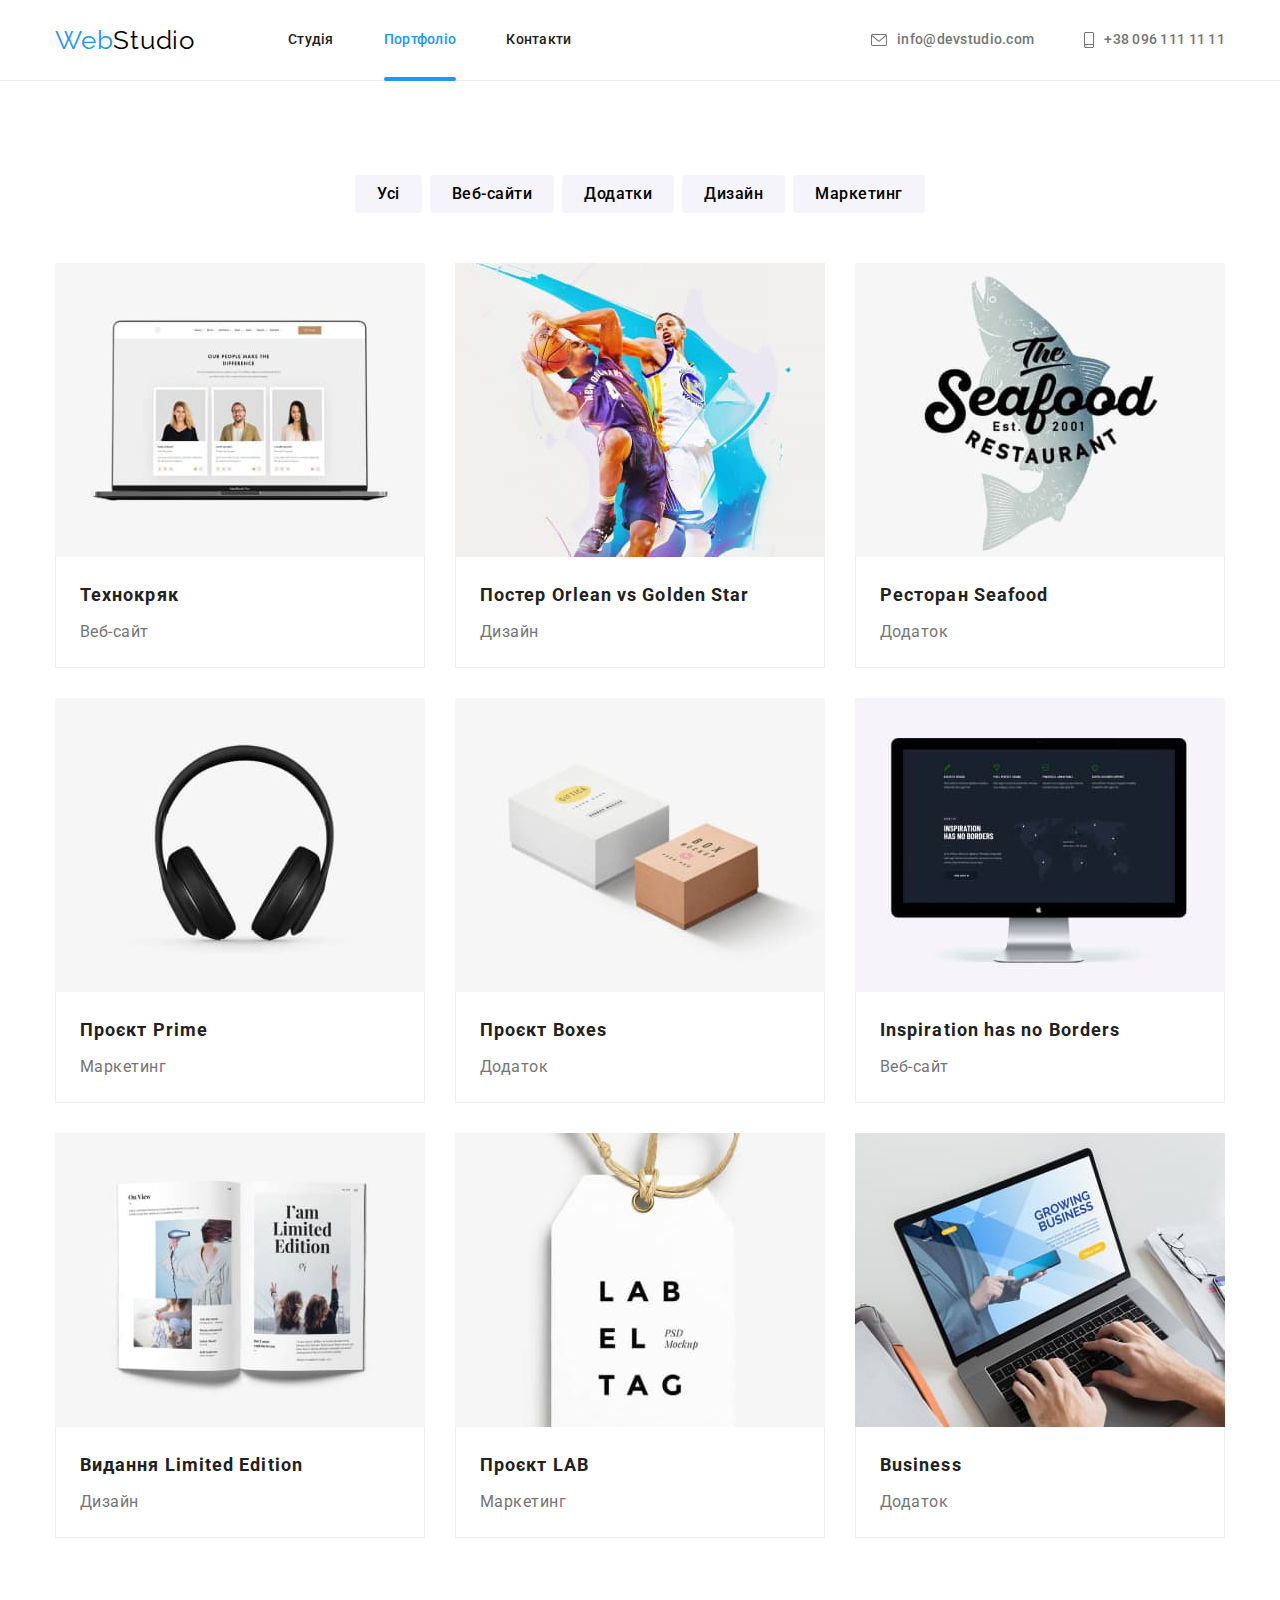
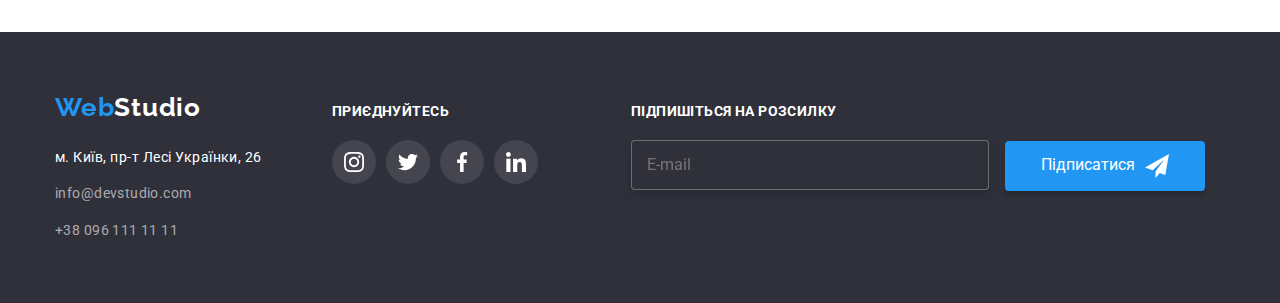
==== commit a51483d1: "form creation" ====
--- a/portfolio.html
+++ b/portfolio.html
@@ -364,6 +364,25 @@
             </li>
           </ul>
         </div>
+
+        <div class="footer-subscribe-to-us">
+          <p class="subscribe-to-us">ПІДПИШІТЬСЯ НА РОЗСИЛКУ</p>
+          <form action="">
+            <input
+              class="footer-form-subscribe"
+              type="email"
+              name="email-subcscribe"
+              required
+              placeholder="E-mail"
+            />
+            <button class="button-subscribe" type="submit">
+              Підписатися
+              <svg class="footer-subscribe-icon" width="24px" height="24px">
+                <use href="./images/icons.svg/sprite.svg#airplane"></use>
+              </svg>
+            </button>
+          </form>
+        </div>
       </div>
     </footer>
   </body>
--- a/css/style.css
+++ b/css/style.css
@@ -31,7 +31,17 @@
   font-family: 'Roboto', sans-serif;
   letter-spacing: 0.03em;
   line-height: 1.71;
-  /* margin: 0 200px; */
+}
+
+.visually-hidden {
+  position: absolute;
+  width: 1px;
+  height: 1px;
+  margin: -1px;
+  padding: 0;
+  overflow: hidden;
+  border: 1px;
+  clip: rect(0 0 0 0);
 }
 
 /* components  */
@@ -145,7 +155,7 @@
   line-height: 1.14;
   letter-spacing: 0.02em;
   text-decoration: none;
-  transition: background-color 250ms cubic-bezier(0.4, 0, 0.2, 1);
+  transition: color 250ms cubic-bezier(0.4, 0, 0.2, 1);
 }
 
 .site-nav .link:hover,
@@ -564,6 +574,10 @@
   margin-left: 70px;
 }
 
+.footer-subscribe-to-us {
+  margin-left: 93px;
+}
+
 .footer {
   padding: 60px 0;
 }
@@ -667,6 +681,52 @@
 
 .footer-icon {
   fill: var(--white-color);
+}
+
+.footer-subscribe-to-us {
+  display: block;
+}
+.subscribe-to-us {
+  font-weight: 700;
+  font-size: 14px;
+  line-height: 1.14;
+  letter-spacing: 0.03em;
+  color: var(--white-color);
+  margin-bottom: 20px;
+}
+
+.footer-form-subscribe {
+  width: 358px;
+  height: 50px;
+  background-color: #2f303a;
+  border: 1px solid rgba(255, 255, 255, 0.3);
+  filter: drop-shadow(0px 4px 4px rgba(0, 0, 0, 0.15));
+  border-radius: 4px;
+  outline: none;
+  color: var(--white-color);
+  padding-left: 15px;
+  margin-right: 12px;
+}
+
+.button-subscribe {
+  display: inline-flex;
+  text-align: center;
+  align-items: center;
+  justify-content: center;
+  flex-wrap: nowrap;
+  width: 200px;
+  height: 50px;
+  background-color: var(--accent-color);
+  color: var(--white-color);
+  border: none;
+  box-shadow: 0px 4px 4px rgba(0, 0, 0, 0.15);
+  border-radius: 4px;
+  cursor: pointer;
+}
+
+.footer-subscribe-icon {
+  fill: var(--white-color);
+  margin-left: 10px;
 }
 
 /* Portfolio */
@@ -729,7 +789,7 @@
   letter-spacing: 0.02em;
   text-decoration: none;
   gap: 10px;
-  transition: transform 250ms cubic-bezier(0.4, 0, 0.2, 1);
+  transition: color 250ms cubic-bezier(0.4, 0, 0.2, 1);
 }
 
 .auth-nav.list a:hover,
@@ -813,6 +873,7 @@
 
 .modal {
   position: absolute;
+  padding: 40px;
   top: 50%;
   left: 50%;
   width: 528px;
@@ -828,6 +889,7 @@
   width: 11px;
   height: 11px;
   cursor: pointer;
+  transition: fill 250ms cubic-bezier(0.4, 0, 0.2, 1);
 }
 
 .button-close {
@@ -839,10 +901,135 @@
   background: #ffffff;
   border: 1px solid rgba(0, 0, 0, 0.1);
   border-radius: 100%;
+  transition: fill 250ms cubic-bezier(0.4, 0, 0.2, 1);
+}
+
+.button-close:hover .button-close-icon {
+  fill: var(--accent-color);
 }
 
 .cross {
   background: #000000;
+}
+
+.modal-form {
+  display: flex;
+  flex-direction: column;
+}
+
+.form-text {
+  display: flex;
+  align-content: center;
+  justify-content: center;
+  font-weight: 700;
+  font-size: 20px;
+  line-height: 1.15;
+  text-align: center;
+  letter-spacing: 0.03em;
+  color: var(--title-tex-color);
+  margin-bottom: 12px;
+}
+
+.label-list {
+  font-weight: 400;
+  font-size: 12px;
+  line-height: 1.16;
+  letter-spacing: 0.01em;
+  margin-bottom: 10px;
+}
+
+.label-textarea {
+  margin-bottom: 20px;
+}
+
+.modal-wrapper {
+  position: relative;
+  margin-top: 4px;
+}
+
+.modal-icon-input {
+  position: absolute;
+  display: flex;
+  width: 18px;
+  height: 18px;
+  left: 12px;
+  top: 11px;
+  fill: var(--title-tex-color);
+}
+
+.modal-input {
+  width: 100%;
+  height: 40px;
+  outline: none;
+  padding-left: 42px;
+  border: 1px solid rgba(33, 33, 33, 0.2);
+  border-radius: 4px;
+  transition: border-color 250ms cubic-bezier(0.4, 0, 0.2, 1);
+}
+.textarea {
+  resize: none;
+  width: 448px;
+  height: 120px;
+  padding: 12px 15px;
+  margin-top: 4px;
+}
+
+.modal-input:focus {
+  border-color: var(--accent-color);
+}
+
+.modal-input:focus + .modal-icon-input {
+  fill: var(--accent-color);
+}
+
+.modal-form-check-wrapper {
+  display: flex;
+
+  justify-content: center;
+  font-weight: 400;
+  font-size: 14px;
+  line-height: 1.71;
+  letter-spacing: 0.03em;
+  color: var(--primary-tex-color);
+  cursor: pointer;
+  margin-bottom: 30px;
+}
+
+.modal-form-own-check {
+  border: 2px solid #212121;
+  border-radius: 3px;
+  cursor: pointer;
+  padding: 2px;
+  margin-right: 10px;
+  fill: var(--white-color);
+}
+
+.modal-checkbox:checked + .modal-form-own-check {
+  background-color: var(--accent-color);
+  border: none;
+}
+
+.privacy-check {
+  color: var(--accent-color);
+}
+
+.button-checkbox {
+  display: flex;
+  align-items: center;
+  justify-content: center;
+  margin: 0 auto;
+  width: 200px;
+  height: 50px;
+  background-color: var(--accent-color);
+  color: var(--white-color);
+  box-shadow: 0px 4px 4px rgba(0, 0, 0, 0.15);
+  font-weight: 700;
+  font-size: 16px;
+  line-height: 1.87;
+  letter-spacing: 0.06em;
+  border-radius: 4px;
+  border: none;
+  cursor: pointer;
 }
 
 /* OVERLAY */
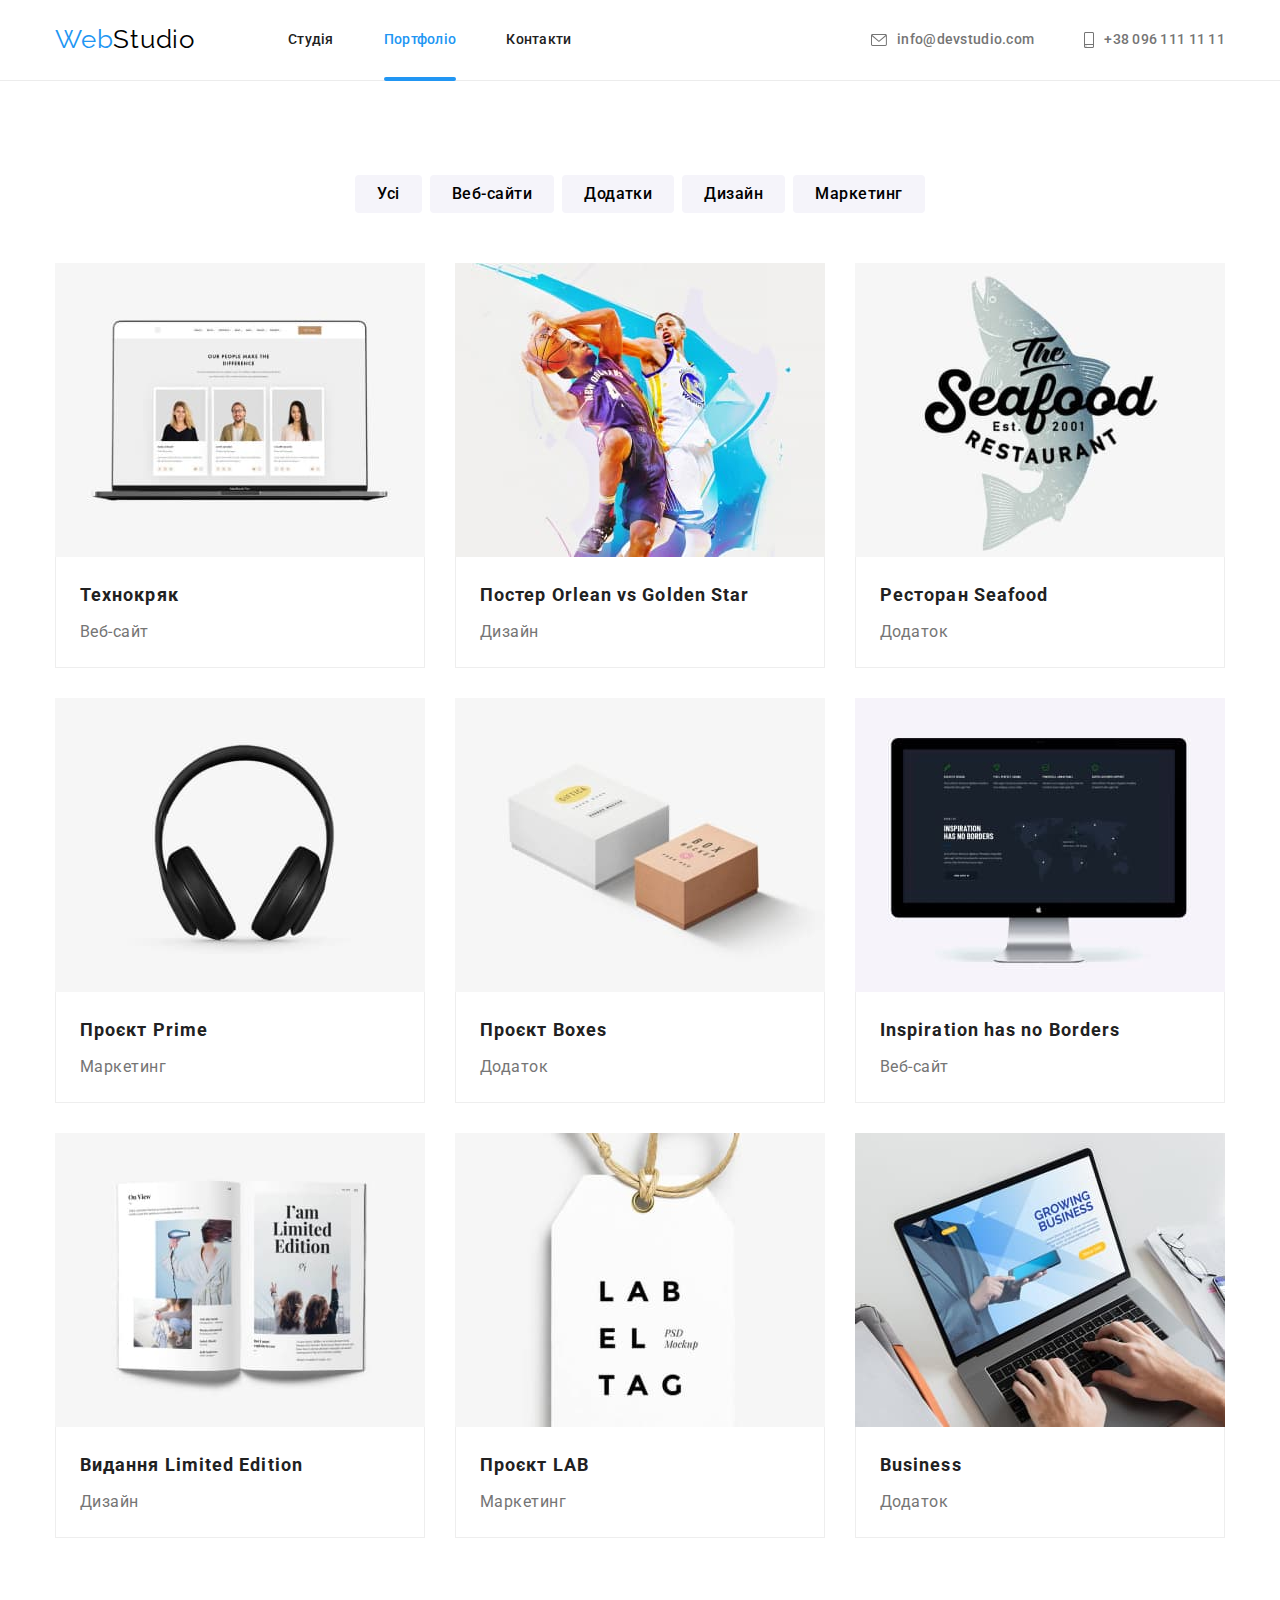
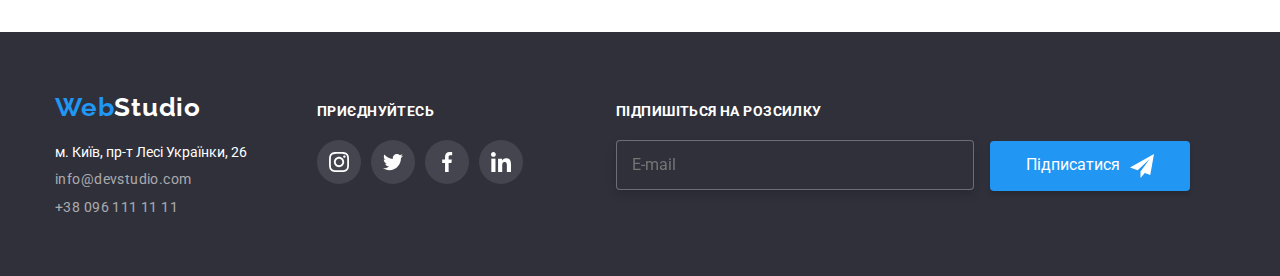
==== commit a25be789: "input border" ====
--- a/portfolio.html
+++ b/portfolio.html
@@ -16,6 +16,7 @@
       href="https://cdnjs.cloudflare.com/ajax/libs/modern-normalize/1.0.0/modern-normalize.min.css"
     />
     <link rel="stylesheet" href="./css/style.css" />
+    <link rel="stylesheet" href="./css/main.min.css" />
   </head>
 
   <body class="page">
--- a/css/style.css
+++ b/css/style.css
@@ -1,11 +1,11 @@
-:root {
+/* :root {
   --primary-tex-color: #757575;
   --title-tex-color: #212121;
   --accent-color: #2196f3;
   --white-color: #ffffff;
-}
-
-h1,
+} */
+
+/* h1,
 h2,
 h3,
 p {
@@ -21,19 +21,34 @@
   padding-left: 0;
 }
 
-img {
+.list {
+  list-style: none;
+}
+
+.link {
+  text-decoration: none;
+} */
+
+/* img {
   display: block;
-}
-
-body {
+} */
+
+/* body {
+  font-family: 'Roboto', sans-serif;
+} */
+
+/* body {
   background-color: #ffffff;
   color: var(--primary-tex-color);
-  font-family: 'Roboto', sans-serif;
   letter-spacing: 0.03em;
   line-height: 1.71;
-}
-
-.visually-hidden {
+} */
+
+/* button {
+  cursor: pointer;
+} */
+
+/* .visually-hidden {
   position: absolute;
   width: 1px;
   height: 1px;
@@ -42,11 +57,11 @@
   overflow: hidden;
   border: 1px;
   clip: rect(0 0 0 0);
-}
+} */
 
 /* components  */
 
-.section {
+/* .section {
   padding-top: 94px;
   padding-bottom: 94px;
 }
@@ -56,7 +71,7 @@
   margin: 0 auto;
   padding-left: 15px;
   padding-right: 15px;
-}
+} */
 
 /* header */
 
@@ -140,7 +155,6 @@
 /* Site-nav */
 
 .site-nav a {
-  font-family: 'Roboto';
   font-style: normal;
 }
 
@@ -202,7 +216,6 @@
 /* Auth-nav */
 
 .auth-nav.list {
-  font-family: 'Roboto';
   font-style: normal;
   font-weight: 500;
   font-size: 14px;
@@ -448,7 +461,6 @@
 .social-link:hover,
 .social-link:focus {
   background-color: var(--accent-color);
-  transition: background-color 250ms cubic-bezier(0.4, 0, 0.2, 1);
 }
 
 .social-link:hover .social-icon,
@@ -458,6 +470,7 @@
 
 .social-icon {
   fill: #afb1b8;
+  transition: fill 250ms cubic-bezier(0.4, 0, 0.2, 1);
 }
 
 .team-title {
@@ -489,7 +502,6 @@
   font-size: 16px;
   line-height: 30px;
   letter-spacing: 0.06em;
-  cursor: pointer;
   box-shadow: 0px 4px 4px rgba(0, 0, 0, 0.15);
   border-radius: 4px;
   border: none;
@@ -604,7 +616,7 @@
   line-height: 31px;
   letter-spacing: 0.03em;
   text-decoration: none;
-  transitiion: background-color 250ms cubic-bezier(0.4, 0, 0.2, 1);
+  transition: background-color 250ms cubic-bezier(0.4, 0, 0.2, 1);
 }
 
 .footer {
@@ -696,6 +708,7 @@
 }
 
 .footer-form-subscribe {
+  display: inline-flex;
   width: 358px;
   height: 50px;
   background-color: #2f303a;
@@ -706,6 +719,11 @@
   color: var(--white-color);
   padding-left: 15px;
   margin-right: 12px;
+  transition: border 250ms cubic-bezier(0.4, 0, 0.2, 1);
+}
+
+.footer-form-subscribe:focus {
+  border: 1px solid var(--accent-color);
 }
 
 .button-subscribe {
@@ -721,7 +739,12 @@
   border: none;
   box-shadow: 0px 4px 4px rgba(0, 0, 0, 0.15);
   border-radius: 4px;
-  cursor: pointer;
+  transition: background-color 250ms cubic-bezier(0.4, 0, 0.2, 1);
+}
+
+.button-subscribe:hover,
+.button-subscribe:focus {
+  background-color: #188ce8;
 }
 
 .footer-subscribe-icon {
@@ -781,7 +804,7 @@
 
 .auth-nav.list a {
   color: var(--primary-tex-color);
-  font-family: 'Roboto';
+
   font-style: normal;
   font-weight: 500;
   font-size: 14px;
@@ -812,13 +835,14 @@
   font-size: 16px;
   line-height: 1.62;
   text-align: center;
-  cursor: pointer;
+
   letter-spacing: 0.03em;
   padding: 6px 22px;
   border-radius: 4px;
   border: none;
   outline: none;
-  transition: background-color 250ms cubic-bezier(0.4, 0, 0.2, 1);
+  transition: box-shadow 250ms cubic-bezier(0.4, 0, 0.2, 1),
+    color 250ms cubic-bezier(0.4, 0, 0.2, 1), background-color 250ms cubic-bezier(0.4, 0, 0.2, 1);
 }
 
 .button-primary:hover,
@@ -861,14 +885,14 @@
   width: 100%;
   height: 100%;
   background-color: rgba(0, 0, 0, 0.2);
+  transition: opacity 250ms cubic-bezier(0.4, 0, 0.2, 1),
+    visibility 250ms cubic-bezier(0.4, 0, 0.2, 1);
 }
 
 .backdrop.is-hidden {
   opacity: 0;
   pointer-events: none;
   visibility: hidden;
-  transition: opacity 250ms cubic-bezier(0.4, 0, 0.2, 1),
-    visibility 250ms cubic-bezier(0.4, 0, 0.2, 1);
 }
 
 .modal {
@@ -888,7 +912,6 @@
 .button-close-icon {
   width: 11px;
   height: 11px;
-  cursor: pointer;
   transition: fill 250ms cubic-bezier(0.4, 0, 0.2, 1);
 }
 
@@ -898,6 +921,7 @@
   top: 8px;
   width: 30px;
   height: 30px;
+
   background: #ffffff;
   border: 1px solid rgba(0, 0, 0, 0.1);
   border-radius: 100%;
@@ -944,17 +968,18 @@
 
 .modal-wrapper {
   position: relative;
+  display: flex;
   margin-top: 4px;
 }
 
 .modal-icon-input {
   position: absolute;
   display: flex;
-  width: 18px;
-  height: 18px;
   left: 12px;
-  top: 11px;
+  top: 50%;
+  transform: translateY(-50%);
   fill: var(--title-tex-color);
+  transition: fill 250ms cubic-bezier(0.4, 0, 0.2, 1);
 }
 
 .modal-input {
@@ -984,21 +1009,21 @@
 
 .modal-form-check-wrapper {
   display: flex;
-
+  align-items: center;
   justify-content: center;
   font-weight: 400;
   font-size: 14px;
   line-height: 1.71;
   letter-spacing: 0.03em;
   color: var(--primary-tex-color);
-  cursor: pointer;
+
   margin-bottom: 30px;
 }
 
 .modal-form-own-check {
   border: 2px solid #212121;
   border-radius: 3px;
-  cursor: pointer;
+
   padding: 2px;
   margin-right: 10px;
   fill: var(--white-color);
@@ -1029,7 +1054,12 @@
   letter-spacing: 0.06em;
   border-radius: 4px;
   border: none;
-  cursor: pointer;
+  transition: background-color 250ms cubic-bezier(0.4, 0, 0.2, 1);
+}
+
+.button-checkbox:hover,
+.button-checkbox:focus {
+  background-color: #188ce8;
 }
 
 /* OVERLAY */
--- a/css/main.min.css
+++ b/css/main.min.css
@@ -0,0 +1 @@
+:root{--primary-tex-color: #757575;--title-tex-color: #212121;--accent-color: #2196f3;--white-color: #ffffff}.visually-hidden{position:absolute;width:1px;height:1px;margin:-1px;padding:0;overflow:hidden;border:1px;clip:rect(0 0 0 0)}img{display:block}body{font-family:"Roboto",sans-serif}button{cursor:pointer}h1,h2,h3,h4,h5,p{margin-top:0;margin-bottom:0}ul,ol{list-style:none;margin-top:0px;margin-bottom:0;padding-left:0}.list{list-style:none}.link{text-decoration:none}.section{padding-top:94px;padding-bottom:94px}.container{width:1200px;margin:0 auto;padding-left:15px;padding-right:15px}/*# sourceMappingURL=main.min.css.map */